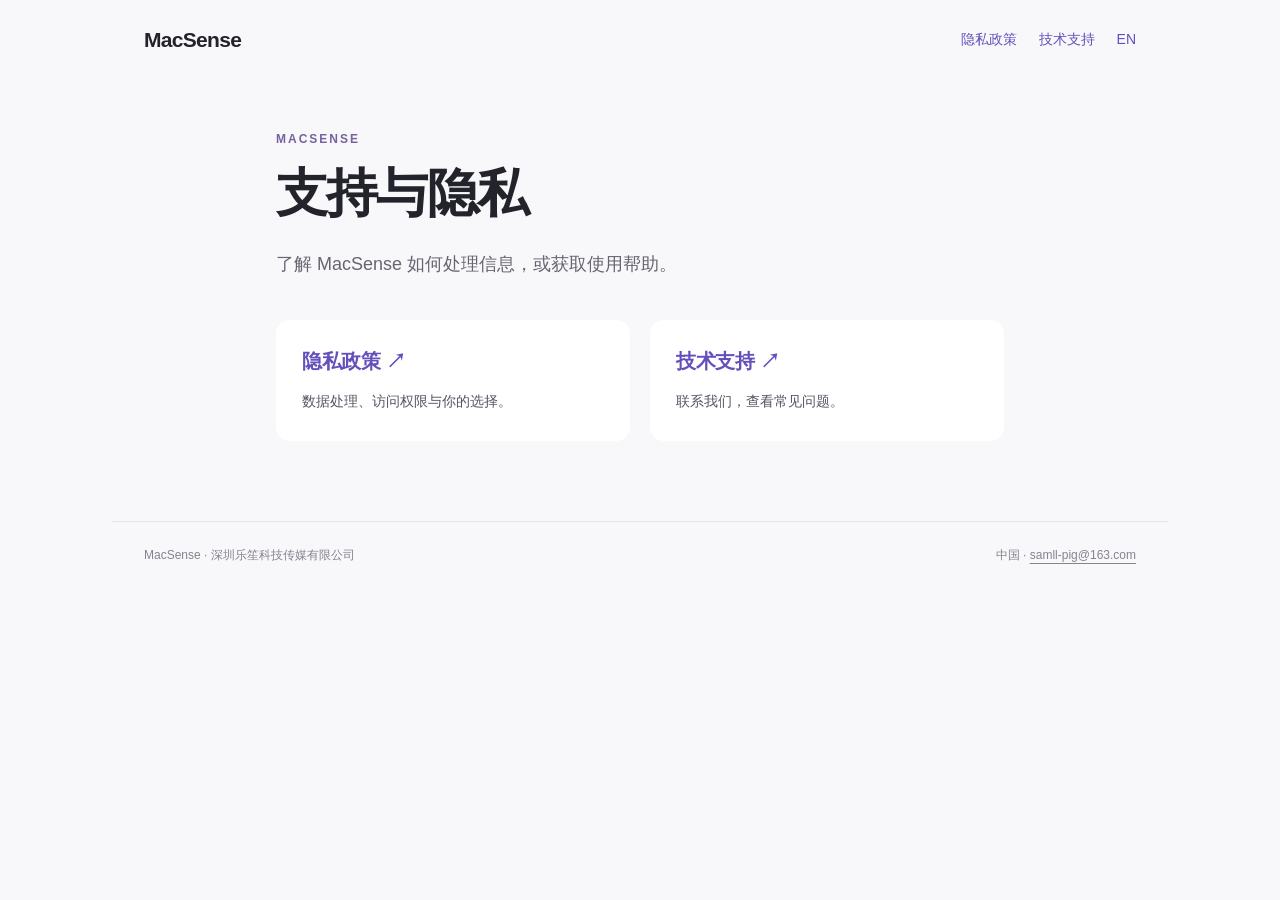
==== macsence/index.html @ 124b25fd "Add files via upload" ====
<!doctype html>
<html lang="zh-CN"><head><meta charset="utf-8"><meta name="viewport" content="width=device-width,initial-scale=1"><meta name="robots" content="noindex,nofollow"><meta name="description" content="支持与隐私 · MacSense · 深圳乐笙科技传媒有限公司"><title>支持与隐私 — MacSense</title><link rel="stylesheet" href="styles.css"></head><body><a class="skip" href="#main">跳至正文</a><header><a href="index.html" aria-label="MacSense">MacSense</a><nav aria-label="主导航"><a href="privacy.html">隐私政策</a><a href="support.html">技术支持</a><a href="index-en.html" lang="en" hreflang="en">EN</a></nav></header><main id="main"><div class="eyebrow">MACSENSE</div><h1>支持与隐私</h1><p class="lead">了解 MacSense 如何处理信息，或获取使用帮助。</p><div class="cards"><a href="privacy.html"><h2>隐私政策 ↗</h2><p>数据处理、访问权限与你的选择。</p></a><a href="support.html"><h2>技术支持 ↗</h2><p>联系我们，查看常见问题。</p></a></div></main><footer><span>MacSense · 深圳乐笙科技传媒有限公司</span><span>中国 · <a href="mailto:samll-pig@163.com">samll-pig@163.com</a></span></footer></body></html>
---- macsence/styles.css ----
*{box-sizing:border-box}html{color-scheme:light;scroll-behavior:smooth}body{margin:0;background:#f8f8fa;color:#22232b;font-family:-apple-system,BlinkMacSystemFont,"Segoe UI","PingFang SC","Microsoft YaHei",sans-serif;-webkit-font-smoothing:antialiased}a{color:#6550bb;text-underline-offset:4px}a:hover{color:#42317d}a:focus-visible,summary:focus-visible{outline:3px solid #927bd5;outline-offset:5px}header{max-width:1056px;margin:auto;padding:28px 32px;display:flex;align-items:center;justify-content:space-between;gap:24px}header>a{text-decoration:none;color:#24232b;font-size:21px;font-weight:650;letter-spacing:-.7px}nav{display:flex;gap:22px;flex-wrap:wrap;font-size:14px}nav a{text-decoration:none}nav a[aria-current=page]{color:#24232b;text-decoration:underline}main{max-width:792px;margin:52px auto 80px;padding:0 32px}.eyebrow{font-size:12px;font-weight:600;letter-spacing:2px;color:#77629f}h1{font-size:clamp(34px,6vw,52px);font-weight:650;letter-spacing:-1.8px;line-height:1.15;margin:18px 0 24px}h2{font-size:20px;font-weight:600;line-height:1.5;margin:36px 0 12px;letter-spacing:-.3px}p,li{font-size:15px;line-height:1.95;color:#555562}p{margin:10px 0}ul,ol{padding-left:23px}li{margin:6px 0}.lead{font-size:18px;line-height:1.8;color:#666571;max-width:630px}.notice{border-left:3px solid #9b84ce;padding:12px 18px;background:#f0edf6;margin:28px 0;font-size:14px;line-height:1.8;color:#66577e}.meta{display:flex;flex-wrap:wrap;gap:10px 28px;margin:28px 0;color:#787782;font-size:13px}.toc{padding:20px 0;border-top:1px solid #e5e4e9;border-bottom:1px solid #e5e4e9;display:flex;flex-wrap:wrap;gap:12px 22px;font-size:13px}.contact{padding:26px 0;margin:24px 0;border-top:1px solid #e5e4e9;border-bottom:1px solid #e5e4e9}.contact>a{font-size:clamp(20px,5vw,28px);letter-spacing:-.5px;text-decoration:none;overflow-wrap:anywhere}.contact p{font-size:13px}details{border-bottom:1px solid #e5e4e9;padding:21px 0}summary{font-size:17px;font-weight:550;cursor:pointer;line-height:1.6}details p{padding-right:10px}footer{max-width:1056px;margin:auto;border-top:1px solid #e5e4e9;padding:25px 32px 36px;display:flex;justify-content:space-between;gap:16px;flex-wrap:wrap;font-size:12px;color:#85838e}footer a{color:inherit}.skip{position:absolute;top:-100px;left:16px;background:white;padding:10px;z-index:5}.skip:focus{top:10px}.cards{display:grid;grid-template-columns:1fr 1fr;gap:20px;margin-top:40px}.cards a{display:block;padding:26px;background:#fff;border-radius:14px;text-decoration:none}.cards h2{margin:0 0 12px}.cards p{margin:0;font-size:14px}@media(max-width:600px){header{padding:22px 22px;align-items:flex-start}header>a{font-size:19px}nav{gap:12px;font-size:12px;justify-content:flex-end}main{margin:36px auto 56px;padding:0 24px}h2{margin-top:30px}footer{padding:22px 24px}.cards{grid-template-columns:1fr}.lead{font-size:17px}}@media(prefers-reduced-motion:reduce){html{scroll-behavior:auto}}
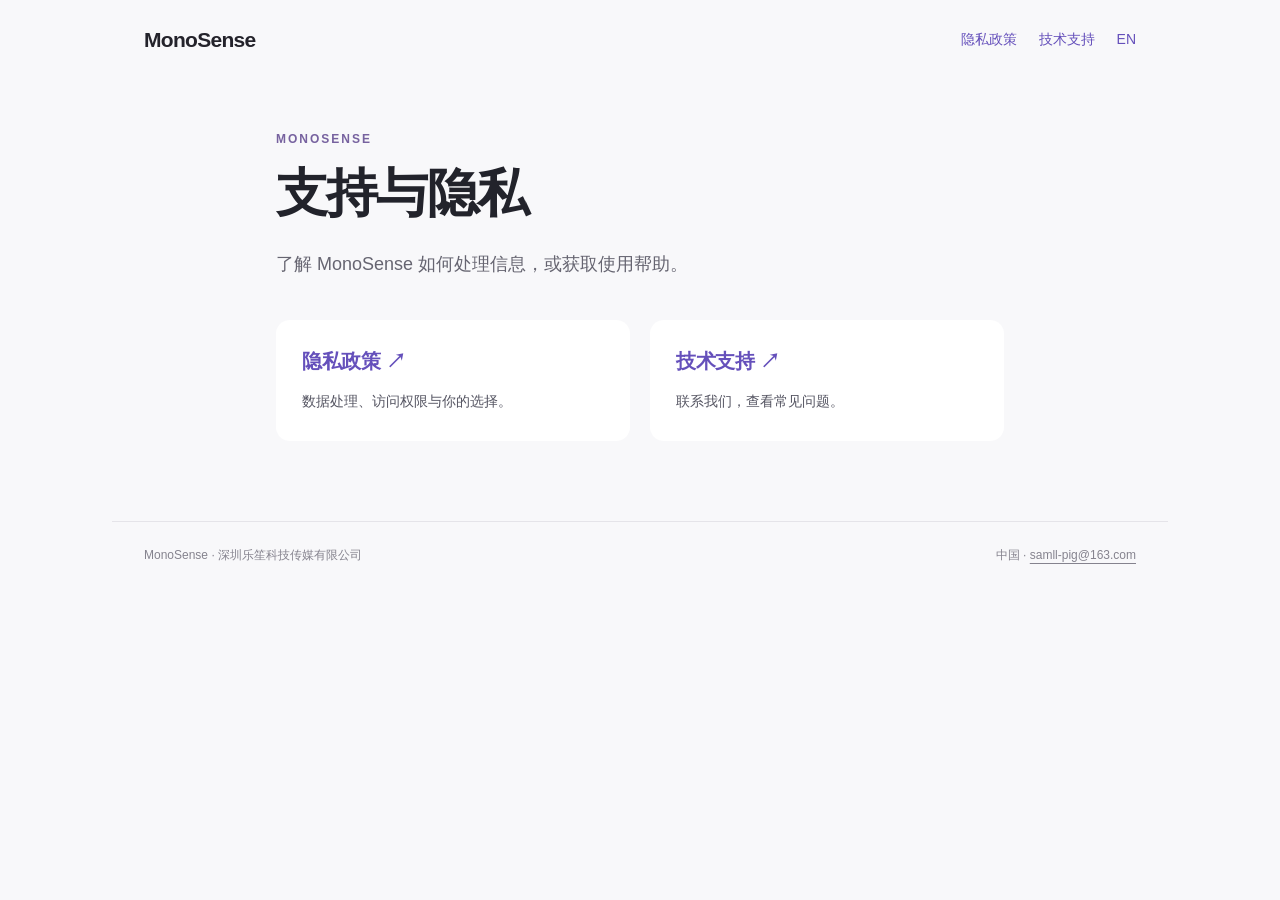
==== commit e99ccb5d: "Add files via upload" ====
--- a/macsence/index.html
+++ b/macsence/index.html
@@ -1,2 +1,2 @@
 <!doctype html>
-<html lang="zh-CN"><head><meta charset="utf-8"><meta name="viewport" content="width=device-width,initial-scale=1"><meta name="robots" content="noindex,nofollow"><meta name="description" content="支持与隐私 · MacSense · 深圳乐笙科技传媒有限公司"><title>支持与隐私 — MacSense</title><link rel="stylesheet" href="styles.css"></head><body><a class="skip" href="#main">跳至正文</a><header><a href="index.html" aria-label="MacSense">MacSense</a><nav aria-label="主导航"><a href="privacy.html">隐私政策</a><a href="support.html">技术支持</a><a href="index-en.html" lang="en" hreflang="en">EN</a></nav></header><main id="main"><div class="eyebrow">MACSENSE</div><h1>支持与隐私</h1><p class="lead">了解 MacSense 如何处理信息，或获取使用帮助。</p><div class="cards"><a href="privacy.html"><h2>隐私政策 ↗</h2><p>数据处理、访问权限与你的选择。</p></a><a href="support.html"><h2>技术支持 ↗</h2><p>联系我们，查看常见问题。</p></a></div></main><footer><span>MacSense · 深圳乐笙科技传媒有限公司</span><span>中国 · <a href="mailto:samll-pig@163.com">samll-pig@163.com</a></span></footer></body></html>+<html lang="zh-CN"><head><meta charset="utf-8"><meta name="viewport" content="width=device-width,initial-scale=1"><meta name="robots" content="noindex,nofollow"><meta name="description" content="支持与隐私 · MonoSense · 深圳乐笙科技传媒有限公司"><title>支持与隐私 — MonoSense</title><link rel="stylesheet" href="styles.css"></head><body><a class="skip" href="#main">跳至正文</a><header><a href="index.html" aria-label="MonoSense">MonoSense</a><nav aria-label="主导航"><a href="privacy.html">隐私政策</a><a href="support.html">技术支持</a><a href="index-en.html" lang="en" hreflang="en">EN</a></nav></header><main id="main"><div class="eyebrow">MONOSENSE</div><h1>支持与隐私</h1><p class="lead">了解 MonoSense 如何处理信息，或获取使用帮助。</p><div class="cards"><a href="privacy.html"><h2>隐私政策 ↗</h2><p>数据处理、访问权限与你的选择。</p></a><a href="support.html"><h2>技术支持 ↗</h2><p>联系我们，查看常见问题。</p></a></div></main><footer><span>MonoSense · 深圳乐笙科技传媒有限公司</span><span>中国 · <a href="mailto:samll-pig@163.com">samll-pig@163.com</a></span></footer></body></html>
